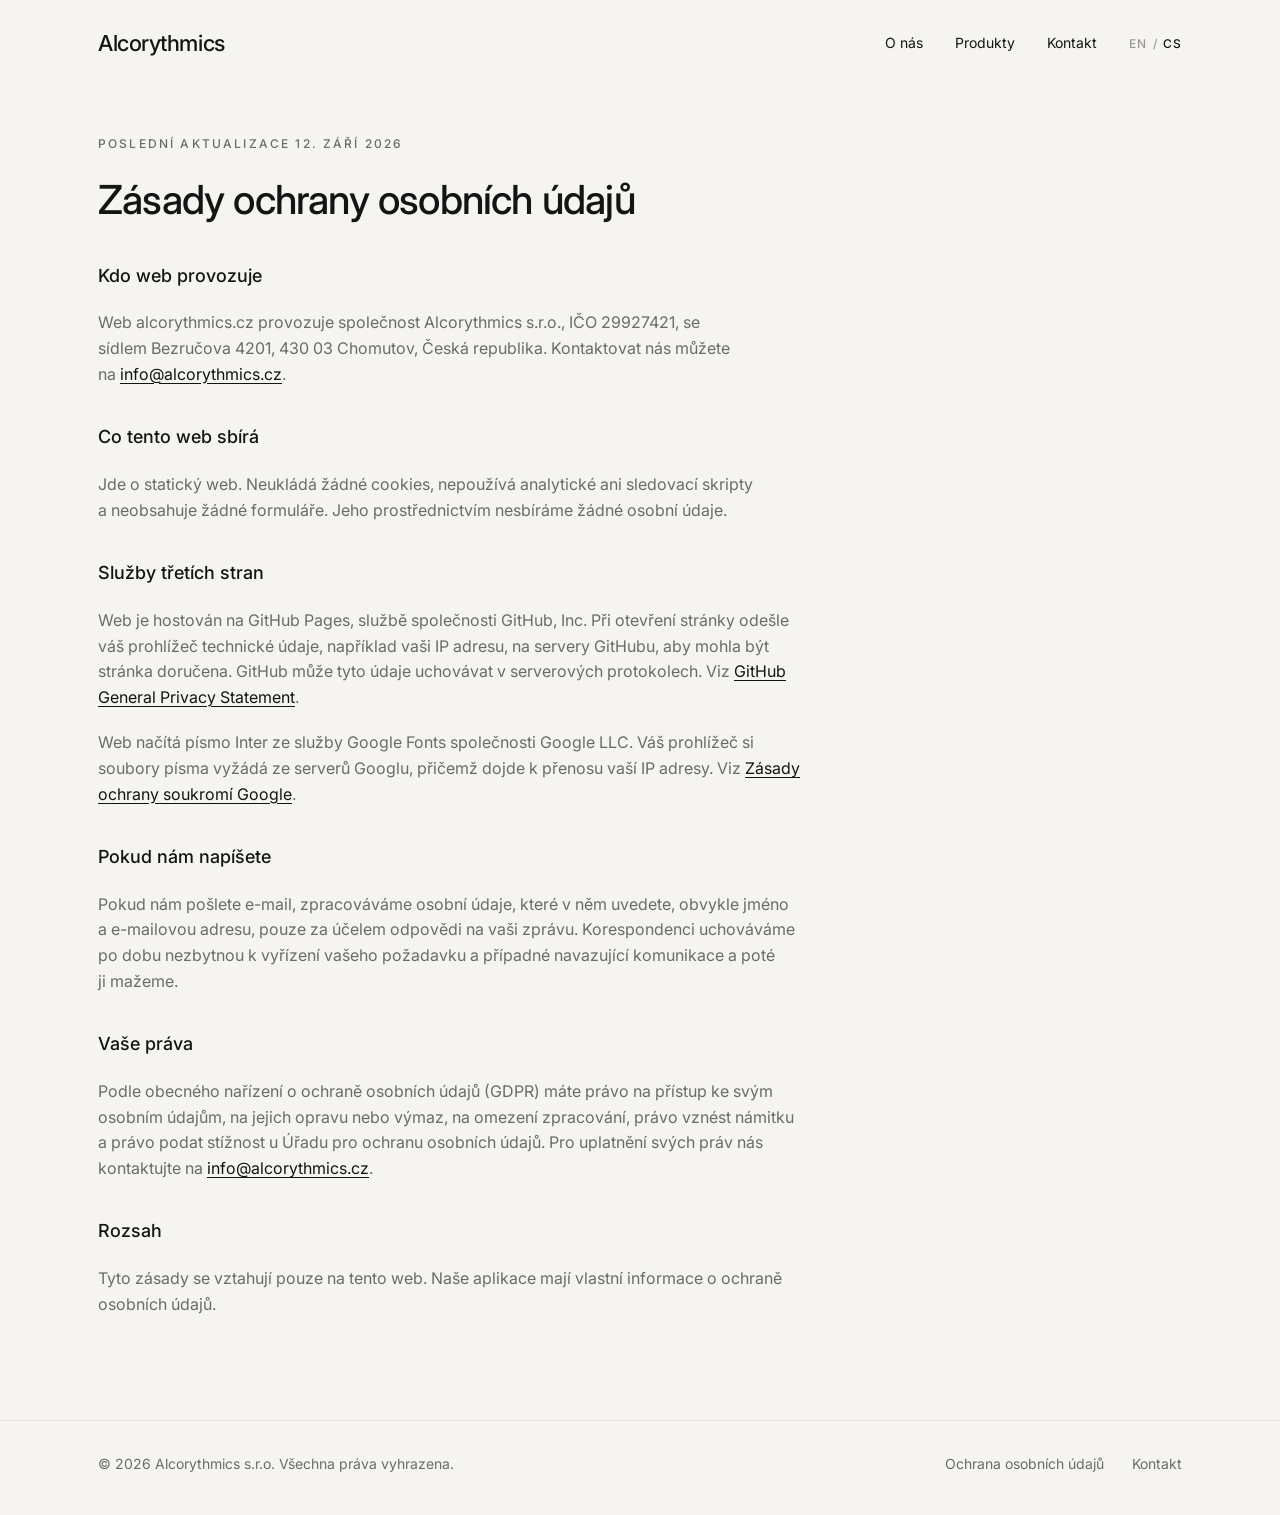
==== cs/privacy.html @ 9e692ae9 "feat: page setup" ====
<!DOCTYPE html>
<html lang="cs">
<head>
  <meta charset="utf-8">
  <meta name="viewport" content="width=device-width, initial-scale=1">
  <title>Ochrana osobních údajů — Alcorythmics s.r.o.</title>
  <meta name="description" content="Zásady ochrany osobních údajů pro web alcorythmics.cz provozovaný společností Alcorythmics s.r.o.">
  <link rel="canonical" href="https://alcorythmics.cz/cs/privacy.html">
  <link rel="alternate" hreflang="en" href="https://alcorythmics.cz/privacy.html">
  <link rel="alternate" hreflang="cs" href="https://alcorythmics.cz/cs/privacy.html">
  <link rel="alternate" hreflang="x-default" href="https://alcorythmics.cz/privacy.html">
  <meta name="robots" content="noindex, follow">

  <link rel="icon" href="../assets/favicon.svg" type="image/svg+xml">
  <link rel="icon" href="../assets/favicon.png" sizes="32x32" type="image/png">
  <link rel="apple-touch-icon" href="../assets/apple-touch-icon.png">
  <meta name="theme-color" content="#f5f4f1">

  <link rel="preconnect" href="https://fonts.googleapis.com">
  <link rel="preconnect" href="https://fonts.gstatic.com" crossorigin>
  <link rel="stylesheet" href="https://fonts.googleapis.com/css2?family=Inter:wght@400;500;600&display=swap">
  <link rel="stylesheet" href="../styles.css">
</head>
<body>
  <a class="skip-link" href="#main">Přejít na obsah</a>

  <header class="site-header">
    <div class="container">
      <a class="wordmark" href="./" aria-label="Alcorythmics — úvodní stránka">Alcorythmics</a>
      <nav class="site-nav" aria-label="Hlavní">
        <a href="./#about">O nás</a>
        <a href="./#products">Produkty</a>
        <a href="./#contact">Kontakt</a>
        <span class="lang-switch" aria-label="Jazyk">
          <a href="../privacy.html" lang="en" hreflang="en">EN</a>
          <span aria-hidden="true">/</span>
          <a href="privacy.html" lang="cs" hreflang="cs" aria-current="true">CS</a>
        </span>
      </nav>
    </div>
  </header>

  <main id="main">
    <div class="container">
      <article class="prose">
        <p class="eyebrow">Poslední aktualizace 12. září 2026</p>
        <h1>Zásady ochrany osobních údajů</h1>

        <h2>Kdo web provozuje</h2>
        <p>Web alcorythmics.cz provozuje společnost Alcorythmics s.r.o., IČO 29927421, se sídlem Bezručova 4201, 430 03 Chomutov, Česká republika. Kontaktovat nás můžete na <a href="mailto:info@alcorythmics.cz">info@alcorythmics.cz</a>.</p>

        <h2>Co tento web sbírá</h2>
        <p>Jde o&nbsp;statický web. Neukládá žádné cookies, nepoužívá analytické ani sledovací skripty a&nbsp;neobsahuje žádné formuláře. Jeho prostřednictvím nesbíráme žádné osobní údaje.</p>

        <h2>Služby třetích stran</h2>
        <p>Web je hostován na GitHub Pages, službě společnosti GitHub, Inc. Při otevření stránky odešle váš prohlížeč technické údaje, například vaši IP adresu, na servery GitHubu, aby mohla být stránka doručena. GitHub může tyto údaje uchovávat v&nbsp;serverových protokolech. Viz <a href="https://docs.github.com/en/site-policy/privacy-policies/github-general-privacy-statement" rel="noopener">GitHub General Privacy Statement</a>.</p>
        <p>Web načítá písmo Inter ze služby Google Fonts společnosti Google LLC. Váš prohlížeč si soubory písma vyžádá ze serverů Googlu, přičemž dojde k&nbsp;přenosu vaší IP adresy. Viz <a href="https://policies.google.com/privacy" rel="noopener">Zásady ochrany soukromí Google</a>.</p>

        <h2>Pokud nám napíšete</h2>
        <p>Pokud nám pošlete e-mail, zpracováváme osobní údaje, které v&nbsp;něm uvedete, obvykle jméno a&nbsp;e-mailovou adresu, pouze za účelem odpovědi na vaši zprávu. Korespondenci uchováváme po dobu nezbytnou k&nbsp;vyřízení vašeho požadavku a&nbsp;případné navazující komunikace a&nbsp;poté ji mažeme.</p>

        <h2>Vaše práva</h2>
        <p>Podle obecného nařízení o&nbsp;ochraně osobních údajů (GDPR) máte právo na přístup ke svým osobním údajům, na jejich opravu nebo výmaz, na omezení zpracování, právo vznést námitku a&nbsp;právo podat stížnost u&nbsp;Úřadu pro ochranu osobních údajů. Pro uplatnění svých práv nás kontaktujte na <a href="mailto:info@alcorythmics.cz">info@alcorythmics.cz</a>.</p>

        <h2>Rozsah</h2>
        <p>Tyto zásady se vztahují pouze na tento web. Naše aplikace mají vlastní informace o&nbsp;ochraně osobních údajů.</p>
      </article>
    </div>
  </main>

  <footer class="site-footer">
    <div class="container">
      <p>© 2026 Alcorythmics s.r.o. Všechna práva vyhrazena.</p>
      <nav class="footer-links" aria-label="Zápatí">
        <a href="privacy.html">Ochrana osobních údajů</a>
        <a href="./#contact">Kontakt</a>
      </nav>
    </div>
  </footer>
</body>
</html>
---- styles.css ----
/* Alcorythmics s.r.o. — site styles
   Adjust the look by editing the variables below. */

:root {
  /* Typography */
  --font-sans: "Inter", system-ui, -apple-system, "Segoe UI", Roboto, "Helvetica Neue", Arial, sans-serif;
  --text-xs: 0.75rem;
  --text-sm: 0.875rem;
  --text-base: 1rem;
  --text-md: 1.125rem;
  --text-lg: 1.375rem;
  --text-xl: clamp(1.75rem, 1.25rem + 2vw, 2.5rem);
  --text-2xl: clamp(2.5rem, 1.5rem + 4.5vw, 4.75rem);
  --leading-tight: 1.05;
  --leading-snug: 1.3;
  --leading-normal: 1.6;
  --tracking-wide: 0.18em;

  /* Colors */
  --color-bg: #f5f4f1;
  --color-surface: #ffffff;
  --color-text: #141414;
  --color-text-muted: #6b6b68;
  --color-text-faint: #9a9994;
  --color-border: #e2e0da;
  --color-dark: #171717;
  --color-dark-text: #f5f4f1;
  --color-dark-muted: #b3b2ad;
  --color-dark-border: #2e2e2e;
  --color-accent: #141414;
  --color-focus: #2f5fd1;

  /* Layout */
  --max-width: 1180px;
  --gutter: clamp(1.25rem, 5vw, 3rem);
  --section-gap: clamp(4rem, 8vw, 7.5rem);
  --block-gap: clamp(2rem, 4vw, 3rem);
  --radius-sm: 6px;
  --radius-md: 12px;
  --radius-lg: 20px;

  /* Motion */
  --ease: cubic-bezier(0.2, 0.7, 0.2, 1);
  --duration: 180ms;
}

/* Reset ------------------------------------------------------------------ */

*,
*::before,
*::after {
  box-sizing: border-box;
}

html {
  -webkit-text-size-adjust: 100%;
  scroll-behavior: smooth;
}

body {
  margin: 0;
  font-family: var(--font-sans);
  font-size: var(--text-base);
  line-height: var(--leading-normal);
  color: var(--color-text);
  background: var(--color-bg);
  -webkit-font-smoothing: antialiased;
  text-rendering: optimizeLegibility;
}

h1, h2, h3, p, address {
  margin: 0;
}

address {
  font-style: normal;
}

a {
  color: inherit;
  text-decoration: none;
  transition: color var(--duration) var(--ease), opacity var(--duration) var(--ease);
}

a:hover {
  color: var(--color-text-muted);
}

:focus-visible {
  outline: 2px solid var(--color-focus);
  outline-offset: 3px;
  border-radius: 2px;
}

svg {
  display: block;
}

/* Utilities -------------------------------------------------------------- */

.container {
  width: 100%;
  max-width: var(--max-width);
  margin-inline: auto;
  padding-inline: var(--gutter);
}

.eyebrow {
  font-size: var(--text-xs);
  font-weight: 500;
  letter-spacing: var(--tracking-wide);
  text-transform: uppercase;
  color: var(--color-text-faint);
}

.visually-hidden {
  position: absolute;
  width: 1px;
  height: 1px;
  padding: 0;
  margin: -1px;
  overflow: hidden;
  clip: rect(0 0 0 0);
  white-space: nowrap;
  border: 0;
}

.skip-link {
  position: absolute;
  top: -100%;
  left: var(--gutter);
  padding: 0.5rem 0.75rem;
  background: var(--color-text);
  color: var(--color-bg);
  border-radius: var(--radius-sm);
  z-index: 100;
}

.skip-link:focus {
  top: 0.75rem;
  color: var(--color-bg);
}

/* Buttons ---------------------------------------------------------------- */

.button {
  display: inline-flex;
  align-items: center;
  gap: 0.75rem;
  padding: 0.85rem 1.25rem;
  font-size: var(--text-sm);
  font-weight: 500;
  border-radius: var(--radius-sm);
  border: 1px solid transparent;
  transition: background-color var(--duration) var(--ease), color var(--duration) var(--ease), border-color var(--duration) var(--ease), transform var(--duration) var(--ease);
}

.button svg {
  transition: transform var(--duration) var(--ease);
}

.button:hover svg {
  transform: translateX(3px);
}

.button--primary {
  background: var(--color-accent);
  color: var(--color-bg);
}

.button--primary:hover {
  background: #2a2a2a;
  color: var(--color-bg);
}

.button--outline {
  border-color: var(--color-dark-border);
  color: var(--color-dark-text);
}

.button--outline:hover {
  border-color: var(--color-dark-muted);
  color: var(--color-dark-text);
}

/* Header ----------------------------------------------------------------- */

.site-header {
  padding-block: 1.5rem;
}

.site-header .container {
  display: flex;
  flex-wrap: wrap;
  align-items: center;
  justify-content: space-between;
  gap: 1rem 2rem;
}

.wordmark {
  font-size: var(--text-lg);
  font-weight: 500;
  letter-spacing: -0.02em;
}

.site-nav {
  display: flex;
  flex-wrap: wrap;
  align-items: center;
  gap: 0.25rem 2rem;
  font-size: var(--text-sm);
}

.site-nav a {
  padding-block: 0.5rem;
}

.lang-switch {
  display: inline-flex;
  align-items: center;
  gap: 0.35rem;
  font-size: var(--text-xs);
  font-weight: 500;
  letter-spacing: 0.08em;
  text-transform: uppercase;
  color: var(--color-text-faint);
}

.lang-switch a[aria-current="true"] {
  color: var(--color-text);
}

/* Hero ------------------------------------------------------------------- */

.hero {
  padding-block: var(--section-gap) var(--section-gap);
}

.hero .container {
  display: grid;
  grid-template-columns: minmax(0, 1fr);
  gap: var(--block-gap);
  align-items: end;
}

.hero__content {
  display: flex;
  flex-direction: column;
  align-items: flex-start;
  gap: 1.5rem;
  max-width: 42rem;
}

.hero__title {
  font-size: var(--text-2xl);
  font-weight: 500;
  line-height: var(--leading-tight);
  letter-spacing: -0.03em;
  text-wrap: balance;
}

/* Czech copy runs longer; keep the headline to a similar number of lines. */
html[lang="cs"] .hero__title {
  font-size: clamp(2.25rem, 1.25rem + 4vw, 4.25rem);
}

.hero__lead {
  font-size: var(--text-md);
  color: var(--color-text-muted);
  max-width: 32rem;
  text-wrap: pretty;
}

.hero__aside {
  display: none;
}

@media (min-width: 900px) {
  .hero .container {
    grid-template-columns: minmax(0, 3fr) minmax(0, 2fr);
  }

  .hero__aside {
    display: flex;
    flex-direction: column;
    align-items: flex-end;
    gap: 0.35rem;
    padding-top: 1.5rem;
    border-top: 1px solid var(--color-border);
    text-align: right;
    font-size: var(--text-xs);
    font-weight: 500;
    letter-spacing: var(--tracking-wide);
    text-transform: uppercase;
    color: var(--color-text-faint);
  }
}

/* Sections --------------------------------------------------------------- */

.section {
  padding-block: 0 var(--section-gap);
}

.section__header {
  display: flex;
  flex-direction: column;
  gap: 1rem;
  max-width: 44rem;
  margin-bottom: var(--block-gap);
}

.section__title {
  font-size: var(--text-xl);
  font-weight: 500;
  line-height: var(--leading-snug);
  letter-spacing: -0.02em;
  text-wrap: balance;
}

.section__lead {
  font-size: var(--text-md);
  color: var(--color-text-muted);
  text-wrap: pretty;
}

/* About: three columns */

.pillars {
  display: grid;
  grid-template-columns: minmax(0, 1fr);
  gap: 2rem;
  padding-top: var(--block-gap);
  border-top: 1px solid var(--color-border);
  list-style: none;
  padding-left: 0;
  margin: 0;
}

.pillar {
  display: flex;
  flex-direction: column;
  gap: 0.85rem;
}

.pillar svg {
  color: var(--color-text);
}

.pillar h3 {
  font-size: var(--text-md);
  font-weight: 500;
  letter-spacing: -0.01em;
}

.pillar p {
  color: var(--color-text-muted);
  max-width: 24rem;
  text-wrap: pretty;
}

@media (min-width: 720px) {
  .pillars {
    grid-template-columns: repeat(3, minmax(0, 1fr));
    gap: 3rem;
  }

  .pillar + .pillar {
    padding-left: 3rem;
    border-left: 1px solid var(--color-border);
  }
}

/* Products: dark band per product */

.product {
  background: var(--color-dark);
  color: var(--color-dark-text);
  border-radius: var(--radius-lg);
  padding: clamp(2.5rem, 5vw, 4.5rem) clamp(1.5rem, 4vw, 4rem);
  display: grid;
  grid-template-columns: minmax(0, 1fr);
  gap: var(--block-gap);
  align-items: center;
}

.product + .product {
  margin-top: 1.5rem;
}

.product .eyebrow {
  color: var(--color-dark-muted);
}

.product__content {
  display: flex;
  flex-direction: column;
  align-items: flex-start;
  gap: 1.25rem;
  max-width: 30rem;
}

.product__title {
  font-size: var(--text-2xl);
  font-weight: 500;
  line-height: var(--leading-tight);
  letter-spacing: -0.03em;
}

.product__description {
  color: var(--color-dark-muted);
  font-size: var(--text-md);
  text-wrap: pretty;
}

.product__status {
  display: inline-flex;
  align-items: center;
  gap: 0.5rem;
  font-size: var(--text-xs);
  font-weight: 500;
  letter-spacing: 0.08em;
  text-transform: uppercase;
  color: var(--color-dark-text);
  padding: 0.4rem 0.75rem;
  border: 1px solid var(--color-dark-border);
  border-radius: 999px;
}

.product__status::before {
  content: "";
  width: 6px;
  height: 6px;
  border-radius: 50%;
  background: currentColor;
}

/* Device silhouette (no invented UI inside) */

.device {
  justify-self: center;
  width: min(100%, 260px);
  aspect-ratio: 9 / 19;
  border: 1.5px solid var(--color-dark-border);
  border-radius: 38px;
  padding: 10px;
  background: linear-gradient(180deg, #1d1d1d, #141414);
  box-shadow: 0 30px 60px -30px rgba(0, 0, 0, 0.8);
}

.device__screen {
  height: 100%;
  border-radius: 28px;
  background: #101010;
  border: 1px solid #222;
  display: flex;
  flex-direction: column;
  align-items: center;
  justify-content: center;
  gap: 0.6rem;
  text-align: center;
  padding: 1.5rem;
}

.device__name {
  font-size: var(--text-lg);
  font-weight: 500;
  letter-spacing: -0.02em;
}

.device__note {
  font-size: var(--text-xs);
  letter-spacing: 0.08em;
  text-transform: uppercase;
  color: var(--color-dark-muted);
}

@media (min-width: 800px) {
  .product {
    grid-template-columns: minmax(0, 1.2fr) minmax(0, 1fr);
  }
}

/* Contact + company ------------------------------------------------------ */

.contact-grid {
  display: grid;
  grid-template-columns: minmax(0, 1fr);
  gap: 2.5rem;
  padding-top: var(--block-gap);
  border-top: 1px solid var(--color-border);
}

.contact-block {
  display: flex;
  flex-direction: column;
  gap: 0.85rem;
}

.contact-block h2,
.contact-block h3 {
  font-size: var(--text-md);
  font-weight: 500;
  letter-spacing: -0.01em;
}

.contact-block p {
  color: var(--color-text-muted);
  text-wrap: pretty;
}

.contact-email {
  display: inline-flex;
  align-items: center;
  gap: 0.75rem;
  font-size: var(--text-md);
  font-weight: 500;
  margin-top: 0.5rem;
}

.company dl {
  margin: 0;
  display: grid;
  grid-template-columns: max-content minmax(0, 1fr);
  gap: 0.35rem 1.25rem;
  color: var(--color-text-muted);
}

.company dt {
  color: var(--color-text-faint);
}

.company dd {
  margin: 0;
}

.company .legal-name {
  font-weight: 500;
  color: var(--color-text);
}

@media (min-width: 800px) {
  .contact-grid {
    grid-template-columns: minmax(0, 1fr) minmax(0, 1.3fr);
    gap: 3rem;
  }

  .contact-grid > * + * {
    padding-left: 3rem;
    border-left: 1px solid var(--color-border);
  }
}

/* Footer ----------------------------------------------------------------- */

.site-footer {
  border-top: 1px solid var(--color-border);
  padding-block: 2rem 2.5rem;
  font-size: var(--text-sm);
  color: var(--color-text-muted);
}

.site-footer .container {
  display: flex;
  flex-wrap: wrap;
  justify-content: space-between;
  gap: 1rem 2rem;
}

.footer-links {
  display: flex;
  flex-wrap: wrap;
  gap: 0.5rem 1.75rem;
}

/* Legal page ------------------------------------------------------------- */

.prose {
  max-width: 44rem;
  padding-block: var(--block-gap) var(--section-gap);
  display: flex;
  flex-direction: column;
  gap: 1.25rem;
}

.prose h1 {
  font-size: var(--text-xl);
  font-weight: 500;
  letter-spacing: -0.02em;
  line-height: var(--leading-snug);
}

.prose h2 {
  font-size: var(--text-md);
  font-weight: 500;
  margin-top: 1rem;
}

.prose p {
  color: var(--color-text-muted);
  text-wrap: pretty;
}

.prose a {
  color: var(--color-text);
  text-decoration: underline;
  text-underline-offset: 0.2em;
}

/* Motion ----------------------------------------------------------------- */

@media (prefers-reduced-motion: reduce) {
  html {
    scroll-behavior: auto;
  }

  *,
  *::before,
  *::after {
    transition: none !important;
  }
}
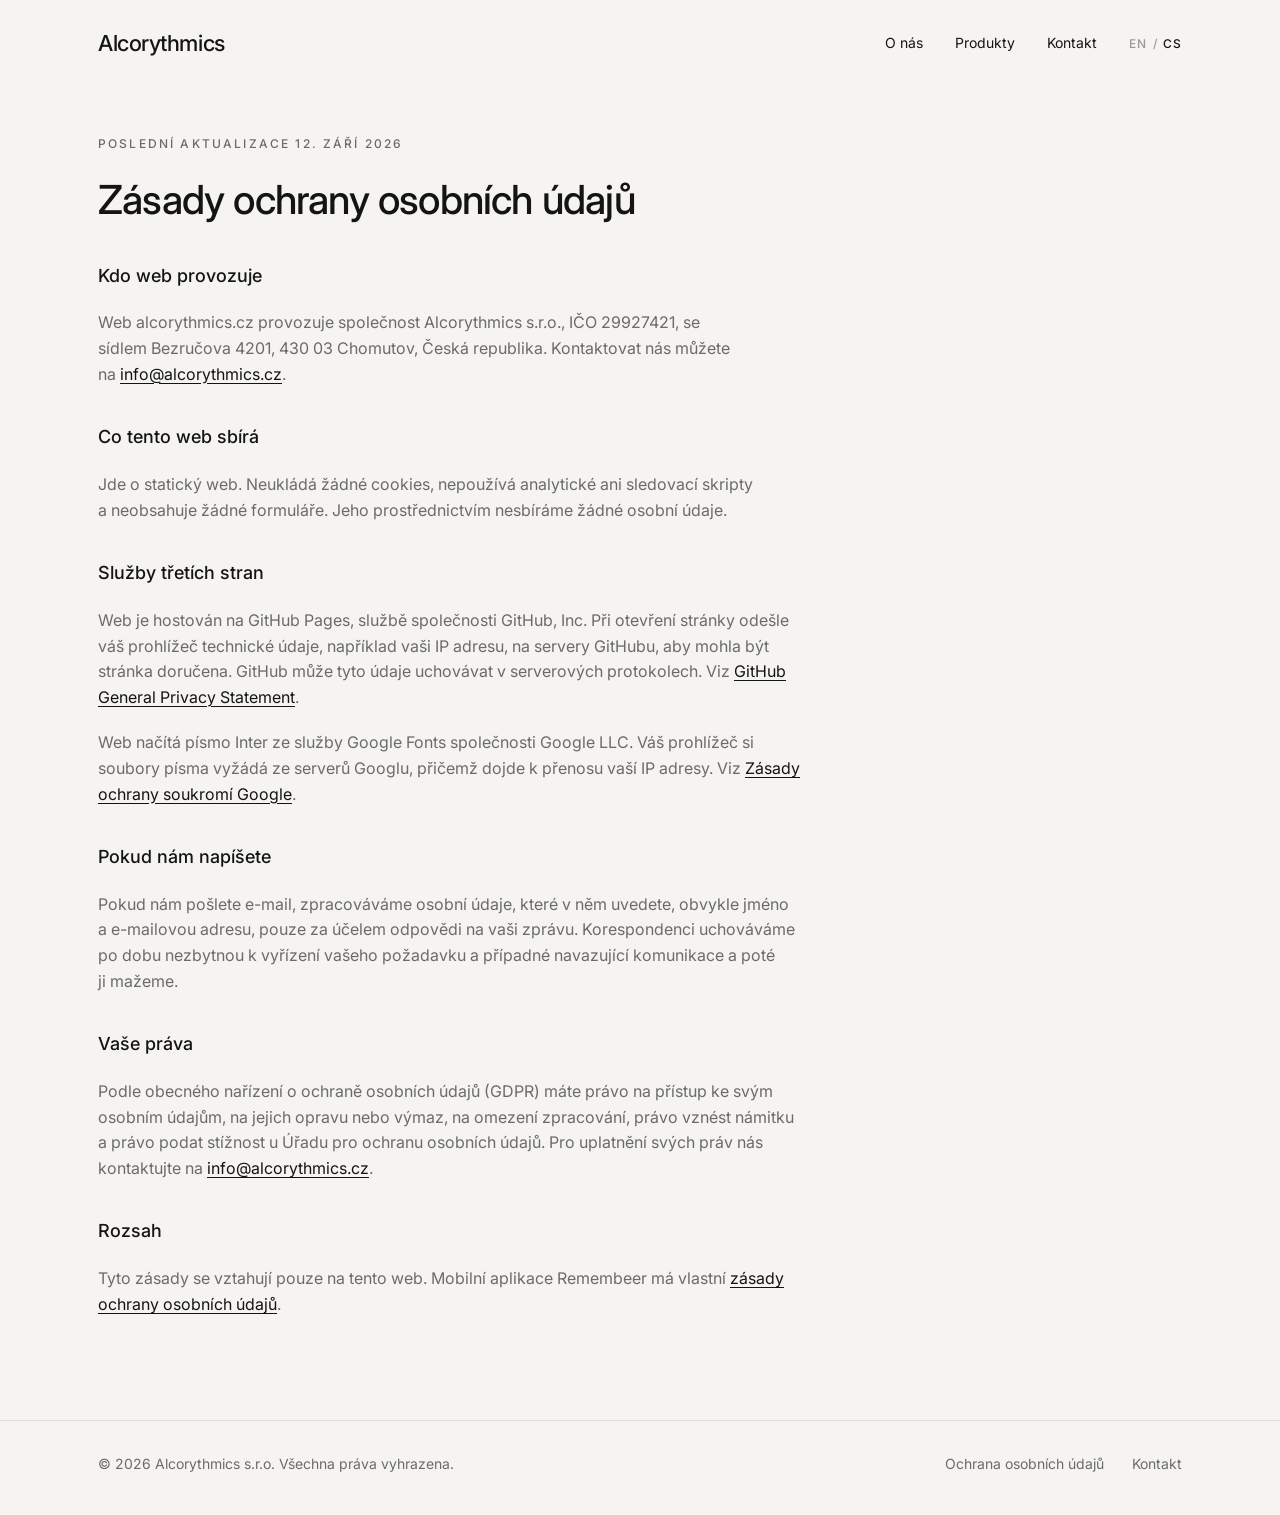
==== commit e9cc562d: "feat: remembeer privacy policy" ====
--- a/cs/privacy.html
+++ b/cs/privacy.html
@@ -63,7 +63,7 @@
         <p>Podle obecného nařízení o&nbsp;ochraně osobních údajů (GDPR) máte právo na přístup ke svým osobním údajům, na jejich opravu nebo výmaz, na omezení zpracování, právo vznést námitku a&nbsp;právo podat stížnost u&nbsp;Úřadu pro ochranu osobních údajů. Pro uplatnění svých práv nás kontaktujte na <a href="mailto:info@alcorythmics.cz">info@alcorythmics.cz</a>.</p>
 
         <h2>Rozsah</h2>
-        <p>Tyto zásady se vztahují pouze na tento web. Naše aplikace mají vlastní informace o&nbsp;ochraně osobních údajů.</p>
+        <p>Tyto zásady se vztahují pouze na tento web. Mobilní aplikace Remembeer má vlastní <a href="remembeer/privacy.html">zásady ochrany osobních údajů</a>.</p>
       </article>
     </div>
   </main>
